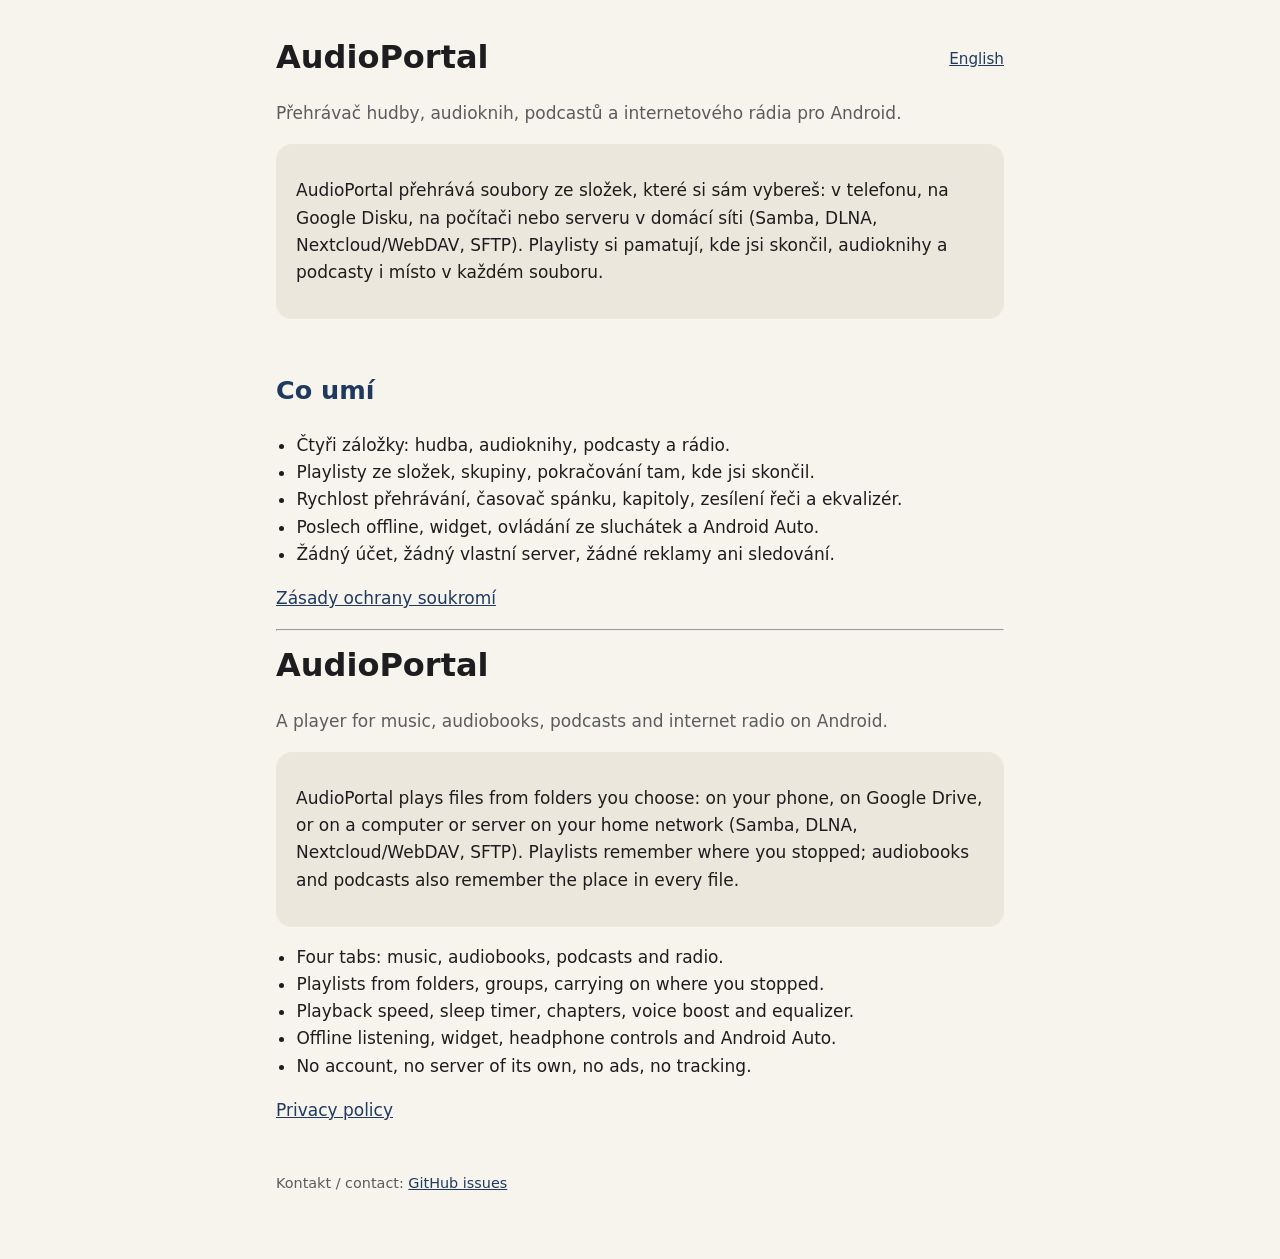
==== index.html @ bd8b8a87 "AudioPortal home page and privacy policy (Czech and English) Co-Authored-By: Claude Opus 5.5 <norepl" ====
<!doctype html>
<html lang="cs">
<head>
<meta charset="utf-8">
<meta name="viewport" content="width=device-width, initial-scale=1">
<title>AudioPortal</title>
<meta name="description" content="AudioPortal – přehrávač hudby, audioknih, podcastů a rádia pro Android.">
<link rel="stylesheet" href="style.css">
</head>
<body>
<main>
<p class="lang"><a href="#en">English</a></p>
<h1>AudioPortal</h1>
<p class="muted">Přehrávač hudby, audioknih, podcastů a internetového rádia pro Android.</p>

<div class="card">
<p>AudioPortal přehrává soubory ze složek, které si sám vybereš: v telefonu, na Google Disku, na počítači nebo serveru v domácí síti (Samba, DLNA, Nextcloud/WebDAV, SFTP). Playlisty si pamatují, kde jsi skončil, audioknihy a podcasty i místo v každém souboru.</p>
</div>

<h2>Co umí</h2>
<ul>
<li>Čtyři záložky: hudba, audioknihy, podcasty a rádio.</li>
<li>Playlisty ze složek, skupiny, pokračování tam, kde jsi skončil.</li>
<li>Rychlost přehrávání, časovač spánku, kapitoly, zesílení řeči a ekvalizér.</li>
<li>Poslech offline, widget, ovládání ze sluchátek a Android Auto.</li>
<li>Žádný účet, žádný vlastní server, žádné reklamy ani sledování.</li>
</ul>

<p><a href="privacy.html">Zásady ochrany soukromí</a></p>

<hr id="en">
<h1>AudioPortal</h1>
<p class="muted">A player for music, audiobooks, podcasts and internet radio on Android.</p>
<div class="card">
<p>AudioPortal plays files from folders you choose: on your phone, on Google Drive, or on a computer or server on your home network (Samba, DLNA, Nextcloud/WebDAV, SFTP). Playlists remember where you stopped; audiobooks and podcasts also remember the place in every file.</p>
</div>
<ul>
<li>Four tabs: music, audiobooks, podcasts and radio.</li>
<li>Playlists from folders, groups, carrying on where you stopped.</li>
<li>Playback speed, sleep timer, chapters, voice boost and equalizer.</li>
<li>Offline listening, widget, headphone controls and Android Auto.</li>
<li>No account, no server of its own, no ads, no tracking.</li>
</ul>
<p><a href="privacy.html#en">Privacy policy</a></p>

<footer>Kontakt / contact: <a href="https://github.com/RadekFurmanek/audioportal-web/issues">GitHub issues</a></footer>
</main>
</body>
</html>
---- style.css ----
:root { --bg: #f7f4ee; --fg: #1d1d1f; --muted: #5b5b60; --accent: #1f3a5f; --card: #ece7dd; }
@media (prefers-color-scheme: dark) { :root { --bg: #10151f; --fg: #e8e8ec; --muted: #a3a7b3; --accent: #f0b443; --card: #1a2130; } }
* { box-sizing: border-box; }
body { margin: 0; background: var(--bg); color: var(--fg); font: 17px/1.6 system-ui, -apple-system, "Segoe UI", Roboto, sans-serif; }
main { max-width: 760px; margin: 0 auto; padding: 32px 16px 64px; }
h1 { font-size: 2rem; margin: 0 0 4px; }
h2 { margin-top: 2em; color: var(--accent); }
h3 { margin-top: 1.5em; }
a { color: var(--accent); }
.muted { color: var(--muted); }
.lang { float: right; font-size: .95rem; }
.card { background: var(--card); border-radius: 16px; padding: 16px 20px; margin: 16px 0; }
ul { padding-left: 1.2em; }
footer { margin-top: 48px; font-size: .9rem; color: var(--muted); }
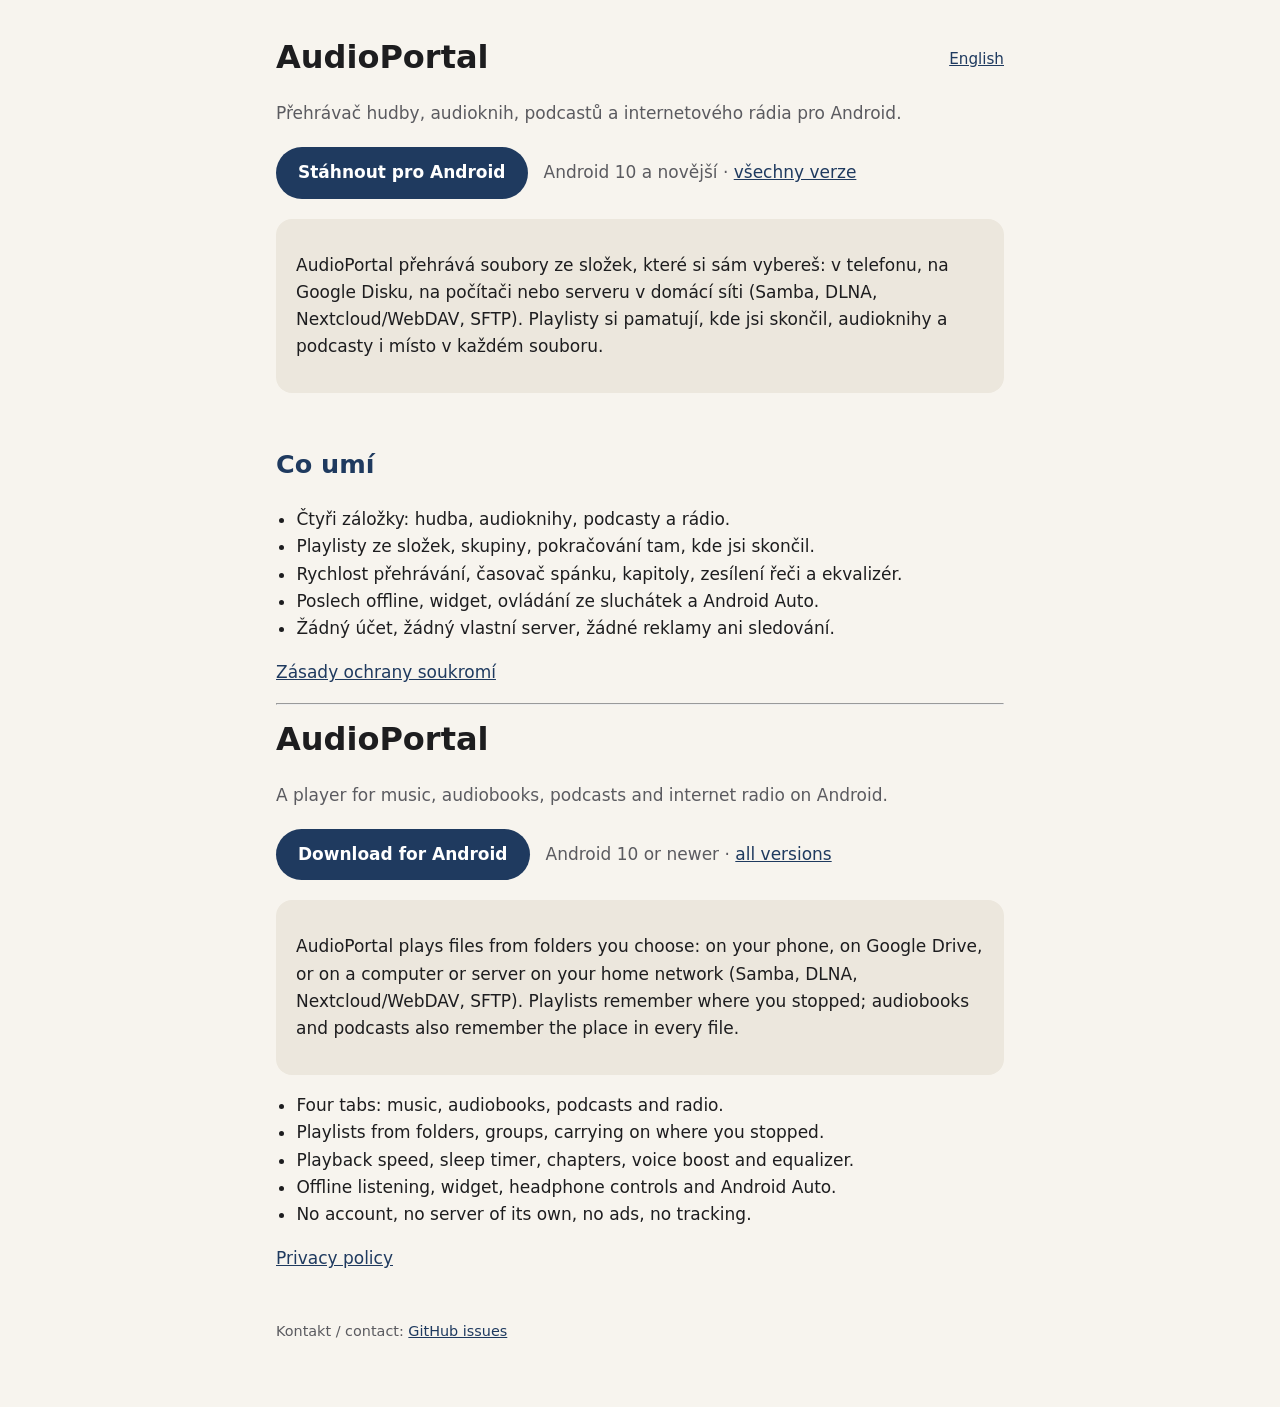
==== commit 3c39b3dc: "Download button linking to the latest release's APK Co-Authored-By: Claude Opus 5.5 <noreply@anthrop" ====
--- a/index.html
+++ b/index.html
@@ -12,6 +12,7 @@
 <p class="lang"><a href="#en">English</a></p>
 <h1>AudioPortal</h1>
 <p class="muted">Přehrávač hudby, audioknih, podcastů a internetového rádia pro Android.</p>
+<p class="download"><a class="button" href="https://github.com/RadekFurmanek/audioportal-web/releases/latest/download/AudioPortal.apk">Stáhnout pro Android</a> <span class="muted">Android 10 a novější · <a href="https://github.com/RadekFurmanek/audioportal-web/releases">všechny verze</a></span></p>
 
 <div class="card">
 <p>AudioPortal přehrává soubory ze složek, které si sám vybereš: v telefonu, na Google Disku, na počítači nebo serveru v domácí síti (Samba, DLNA, Nextcloud/WebDAV, SFTP). Playlisty si pamatují, kde jsi skončil, audioknihy a podcasty i místo v každém souboru.</p>
@@ -31,6 +32,7 @@
 <hr id="en">
 <h1>AudioPortal</h1>
 <p class="muted">A player for music, audiobooks, podcasts and internet radio on Android.</p>
+<p class="download"><a class="button" href="https://github.com/RadekFurmanek/audioportal-web/releases/latest/download/AudioPortal.apk">Download for Android</a> <span class="muted">Android 10 or newer · <a href="https://github.com/RadekFurmanek/audioportal-web/releases">all versions</a></span></p>
 <div class="card">
 <p>AudioPortal plays files from folders you choose: on your phone, on Google Drive, or on a computer or server on your home network (Samba, DLNA, Nextcloud/WebDAV, SFTP). Playlists remember where you stopped; audiobooks and podcasts also remember the place in every file.</p>
 </div>
--- a/style.css
+++ b/style.css
@@ -1,5 +1,5 @@
-:root { --bg: #f7f4ee; --fg: #1d1d1f; --muted: #5b5b60; --accent: #1f3a5f; --card: #ece7dd; }
-@media (prefers-color-scheme: dark) { :root { --bg: #10151f; --fg: #e8e8ec; --muted: #a3a7b3; --accent: #f0b443; --card: #1a2130; } }
+:root { --bg: #f7f4ee; --fg: #1d1d1f; --muted: #5b5b60; --accent: #1f3a5f; --on-accent: #ffffff; --card: #ece7dd; }
+@media (prefers-color-scheme: dark) { :root { --bg: #10151f; --fg: #e8e8ec; --muted: #a3a7b3; --accent: #f0b443; --on-accent: #10151f; --card: #1a2130; } }
 * { box-sizing: border-box; }
 body { margin: 0; background: var(--bg); color: var(--fg); font: 17px/1.6 system-ui, -apple-system, "Segoe UI", Roboto, sans-serif; }
 main { max-width: 760px; margin: 0 auto; padding: 32px 16px 64px; }
@@ -12,3 +12,6 @@
 .card { background: var(--card); border-radius: 16px; padding: 16px 20px; margin: 16px 0; }
 ul { padding-left: 1.2em; }
 footer { margin-top: 48px; font-size: .9rem; color: var(--muted); }
+.download { margin: 20px 0; display: flex; flex-wrap: wrap; align-items: center; gap: 8px 16px; }
+.button { display: inline-block; background: var(--accent); color: var(--on-accent); text-decoration: none; font-weight: 600; padding: 12px 22px; border-radius: 999px; }
+.button:hover { filter: brightness(1.1); }
